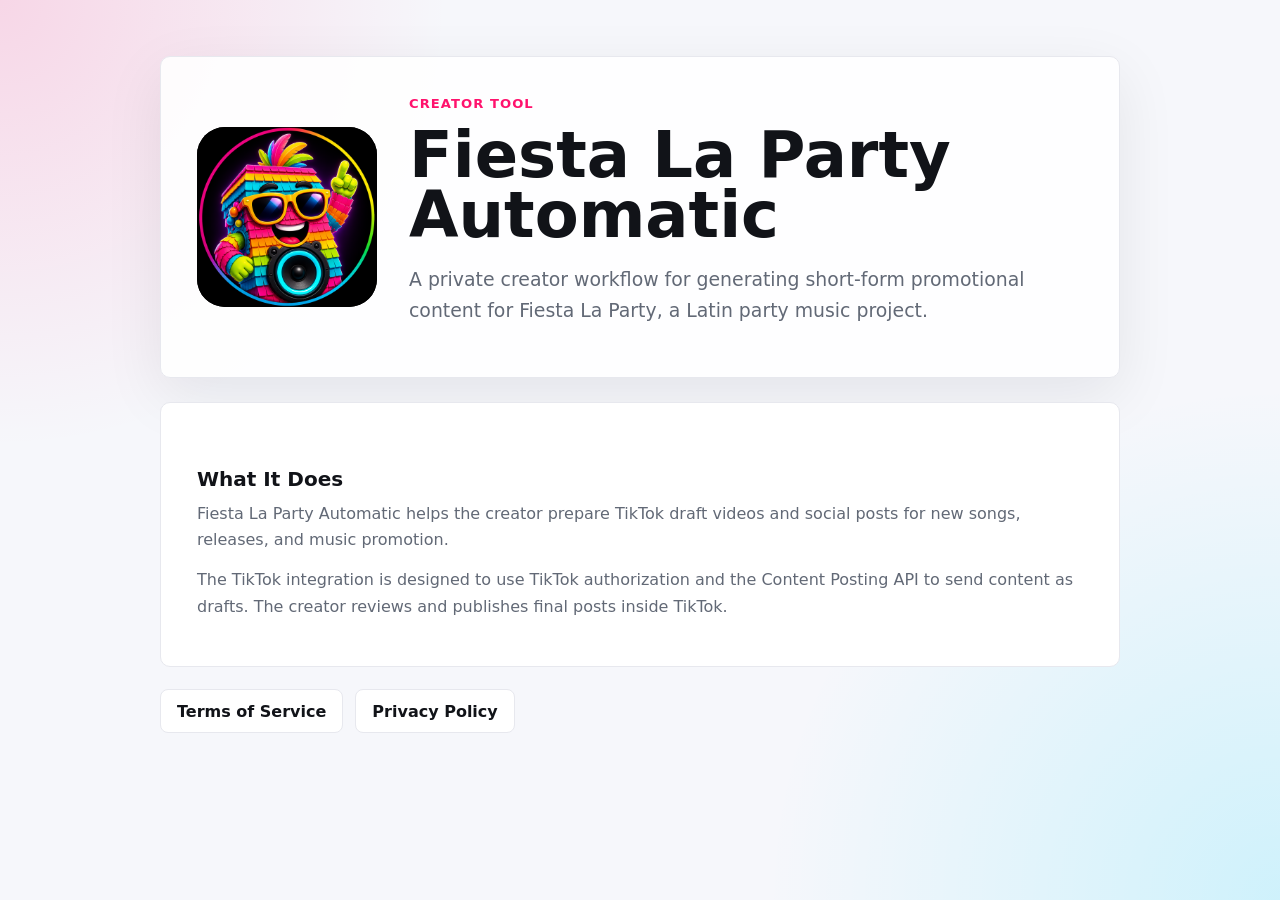
==== index.html @ c85c063d "Add Fiesta La Party TikTok site" ====
<!doctype html>
<html lang="en">
  <head>
    <meta charset="utf-8">
    <meta name="viewport" content="width=device-width, initial-scale=1">
    <title>Fiesta La Party Automatic</title>
    <meta name="description" content="Fiesta La Party Automatic creates TikTok draft videos and social posts for the Fiesta La Party music project.">
    <link rel="stylesheet" href="./styles.css">
  </head>
  <body>
    <main class="shell">
      <section class="hero" aria-labelledby="title">
        <img class="logo" src="./assets/logo.png" alt="Fiesta La Party logo">
        <div>
          <p class="eyebrow">Creator tool</p>
          <h1 id="title">Fiesta La Party Automatic</h1>
          <p class="lead">
            A private creator workflow for generating short-form promotional content
            for Fiesta La Party, a Latin party music project.
          </p>
        </div>
      </section>

      <section class="panel" aria-labelledby="what-it-does">
        <h2 id="what-it-does">What It Does</h2>
        <p>
          Fiesta La Party Automatic helps the creator prepare TikTok draft videos
          and social posts for new songs, releases, and music promotion.
        </p>
        <p>
          The TikTok integration is designed to use TikTok authorization and the
          Content Posting API to send content as drafts. The creator reviews and
          publishes final posts inside TikTok.
        </p>
      </section>

      <nav class="links" aria-label="Legal links">
        <a href="./terms.html">Terms of Service</a>
        <a href="./privacy.html">Privacy Policy</a>
      </nav>
    </main>
  </body>
</html>
---- styles.css ----
:root {
  color-scheme: light;
  --ink: #111318;
  --muted: #626976;
  --line: #e7e8ee;
  --accent: #ff126d;
  --accent-2: #00d4ff;
  --paper: #ffffff;
  --wash: #f6f7fb;
}

* {
  box-sizing: border-box;
}

body {
  margin: 0;
  min-height: 100vh;
  color: var(--ink);
  font-family: Inter, ui-sans-serif, system-ui, -apple-system, BlinkMacSystemFont, "Segoe UI", sans-serif;
  background:
    radial-gradient(circle at top left, rgba(255, 18, 109, 0.14), transparent 28rem),
    radial-gradient(circle at bottom right, rgba(0, 212, 255, 0.16), transparent 32rem),
    var(--wash);
}

.shell {
  width: min(960px, calc(100vw - 32px));
  margin: 0 auto;
  padding: 56px 0;
}

.hero {
  display: grid;
  grid-template-columns: 180px 1fr;
  gap: 32px;
  align-items: center;
  padding: 36px;
  border: 1px solid var(--line);
  border-radius: 10px;
  background: rgba(255, 255, 255, 0.9);
  box-shadow: 0 18px 60px rgba(17, 19, 24, 0.08);
}

.logo {
  width: 180px;
  height: 180px;
  border-radius: 28px;
  object-fit: cover;
  background: #000;
}

.eyebrow {
  margin: 0 0 10px;
  color: var(--accent);
  font-size: 0.82rem;
  font-weight: 700;
  letter-spacing: 0.08em;
  text-transform: uppercase;
}

h1 {
  margin: 0;
  font-size: clamp(2rem, 5vw, 4.5rem);
  line-height: 0.95;
}

h2 {
  margin: 32px 0 10px;
  font-size: 1.25rem;
}

p {
  margin: 0 0 14px;
  color: var(--muted);
  font-size: 1rem;
  line-height: 1.65;
}

.lead {
  max-width: 620px;
  margin-top: 18px;
  font-size: 1.18rem;
}

.panel,
.document {
  margin-top: 24px;
  padding: 32px 36px;
  border: 1px solid var(--line);
  border-radius: 10px;
  background: var(--paper);
}

.links {
  display: flex;
  flex-wrap: wrap;
  gap: 12px;
  margin-top: 22px;
}

a {
  color: var(--ink);
  font-weight: 700;
  text-decoration-color: var(--accent-2);
  text-decoration-thickness: 2px;
  text-underline-offset: 4px;
}

.links a,
.back {
  display: inline-flex;
  align-items: center;
  min-height: 44px;
  padding: 0 16px;
  border: 1px solid var(--line);
  border-radius: 8px;
  background: var(--paper);
  text-decoration: none;
}

.document {
  max-width: 780px;
}

.document h1 {
  margin-top: 24px;
  font-size: clamp(2rem, 4vw, 3.4rem);
}

.muted {
  margin-top: 12px;
  color: var(--muted);
}

@media (max-width: 720px) {
  .shell {
    padding: 28px 0;
  }

  .hero {
    grid-template-columns: 1fr;
    padding: 24px;
  }

  .logo {
    width: 128px;
    height: 128px;
    border-radius: 20px;
  }

  .panel,
  .document {
    padding: 24px;
  }
}
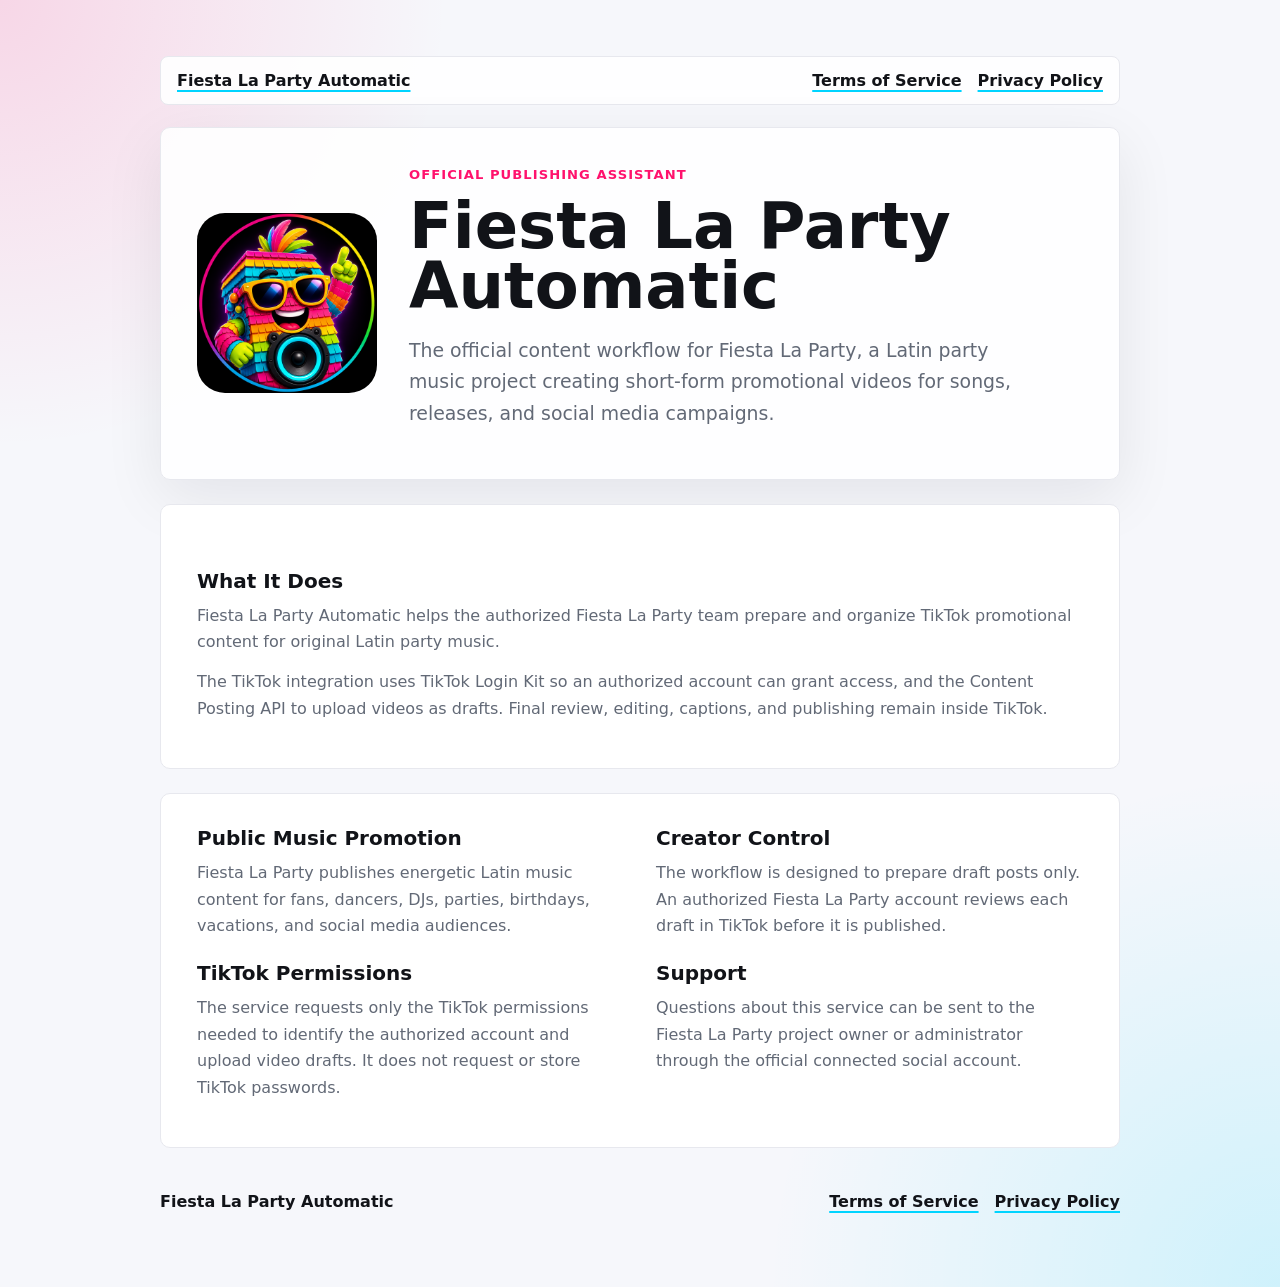
==== commit fd7c4cf7: "Improve public site for TikTok review" ====
--- a/index.html
+++ b/index.html
@@ -4,19 +4,28 @@
     <meta charset="utf-8">
     <meta name="viewport" content="width=device-width, initial-scale=1">
     <title>Fiesta La Party Automatic</title>
-    <meta name="description" content="Fiesta La Party Automatic creates TikTok draft videos and social posts for the Fiesta La Party music project.">
+    <meta name="description" content="Fiesta La Party Automatic is the official content publishing assistant for Fiesta La Party, a Latin party music project.">
     <link rel="stylesheet" href="./styles.css">
   </head>
   <body>
     <main class="shell">
+      <header class="topbar" aria-label="Site navigation">
+        <a class="brand" href="./index.html">Fiesta La Party Automatic</a>
+        <nav class="navlinks" aria-label="Legal links">
+          <a href="./terms.html">Terms of Service</a>
+          <a href="./privacy.html">Privacy Policy</a>
+        </nav>
+      </header>
+
       <section class="hero" aria-labelledby="title">
         <img class="logo" src="./assets/logo.png" alt="Fiesta La Party logo">
         <div>
-          <p class="eyebrow">Creator tool</p>
+          <p class="eyebrow">Official publishing assistant</p>
           <h1 id="title">Fiesta La Party Automatic</h1>
           <p class="lead">
-            A private creator workflow for generating short-form promotional content
-            for Fiesta La Party, a Latin party music project.
+            The official content workflow for Fiesta La Party, a Latin party
+            music project creating short-form promotional videos for songs,
+            releases, and social media campaigns.
           </p>
         </div>
       </section>
@@ -24,20 +33,60 @@
       <section class="panel" aria-labelledby="what-it-does">
         <h2 id="what-it-does">What It Does</h2>
         <p>
-          Fiesta La Party Automatic helps the creator prepare TikTok draft videos
-          and social posts for new songs, releases, and music promotion.
+          Fiesta La Party Automatic helps the authorized Fiesta La Party team
+          prepare and organize TikTok promotional content for original Latin
+          party music.
         </p>
         <p>
-          The TikTok integration is designed to use TikTok authorization and the
-          Content Posting API to send content as drafts. The creator reviews and
-          publishes final posts inside TikTok.
+          The TikTok integration uses TikTok Login Kit so an authorized account
+          can grant access, and the Content Posting API to upload videos as
+          drafts. Final review, editing, captions, and publishing remain inside
+          TikTok.
         </p>
       </section>
 
-      <nav class="links" aria-label="Legal links">
-        <a href="./terms.html">Terms of Service</a>
-        <a href="./privacy.html">Privacy Policy</a>
-      </nav>
+      <section class="panel grid" aria-labelledby="service-details">
+        <div>
+          <h2 id="service-details">Public Music Promotion</h2>
+          <p>
+            Fiesta La Party publishes energetic Latin music content for fans,
+            dancers, DJs, parties, birthdays, vacations, and social media
+            audiences.
+          </p>
+        </div>
+        <div>
+          <h2>Creator Control</h2>
+          <p>
+            The workflow is designed to prepare draft posts only. An authorized
+            Fiesta La Party account reviews each draft in TikTok before it is
+            published.
+          </p>
+        </div>
+        <div>
+          <h2>TikTok Permissions</h2>
+          <p>
+            The service requests only the TikTok permissions needed to identify
+            the authorized account and upload video drafts. It does not request
+            or store TikTok passwords.
+          </p>
+        </div>
+        <div>
+          <h2>Support</h2>
+          <p>
+            Questions about this service can be sent to the Fiesta La Party
+            project owner or administrator through the official connected social
+            account.
+          </p>
+        </div>
+      </section>
+
+      <footer class="footer">
+        <span>Fiesta La Party Automatic</span>
+        <nav class="navlinks" aria-label="Footer legal links">
+          <a href="./terms.html">Terms of Service</a>
+          <a href="./privacy.html">Privacy Policy</a>
+        </nav>
+      </footer>
     </main>
   </body>
 </html>
--- a/styles.css
+++ b/styles.css
@@ -28,6 +28,36 @@
   width: min(960px, calc(100vw - 32px));
   margin: 0 auto;
   padding: 56px 0;
+}
+
+.topbar {
+  display: flex;
+  flex-wrap: wrap;
+  gap: 14px 22px;
+  align-items: center;
+  justify-content: space-between;
+  margin-bottom: 22px;
+  padding: 14px 16px;
+  border: 1px solid var(--line);
+  border-radius: 8px;
+  background: rgba(255, 255, 255, 0.92);
+}
+
+.topbar.compact {
+  margin: 0 0 28px;
+}
+
+.brand,
+.footer span {
+  color: var(--ink);
+  font-weight: 800;
+}
+
+.navlinks {
+  display: flex;
+  flex-wrap: wrap;
+  gap: 10px 16px;
+  align-items: center;
 }
 
 .hero {
@@ -92,11 +122,24 @@
   background: var(--paper);
 }
 
-.links {
+.grid {
+  display: grid;
+  grid-template-columns: repeat(2, minmax(0, 1fr));
+  gap: 8px 32px;
+}
+
+.grid h2 {
+  margin-top: 0;
+}
+
+.footer {
   display: flex;
   flex-wrap: wrap;
-  gap: 12px;
-  margin-top: 22px;
+  gap: 14px 22px;
+  align-items: center;
+  justify-content: space-between;
+  margin-top: 24px;
+  padding: 20px 0;
 }
 
 a {
@@ -105,18 +148,6 @@
   text-decoration-color: var(--accent-2);
   text-decoration-thickness: 2px;
   text-underline-offset: 4px;
-}
-
-.links a,
-.back {
-  display: inline-flex;
-  align-items: center;
-  min-height: 44px;
-  padding: 0 16px;
-  border: 1px solid var(--line);
-  border-radius: 8px;
-  background: var(--paper);
-  text-decoration: none;
 }
 
 .document {
@@ -149,6 +180,10 @@
     border-radius: 20px;
   }
 
+  .grid {
+    grid-template-columns: 1fr;
+  }
+
   .panel,
   .document {
     padding: 24px;
